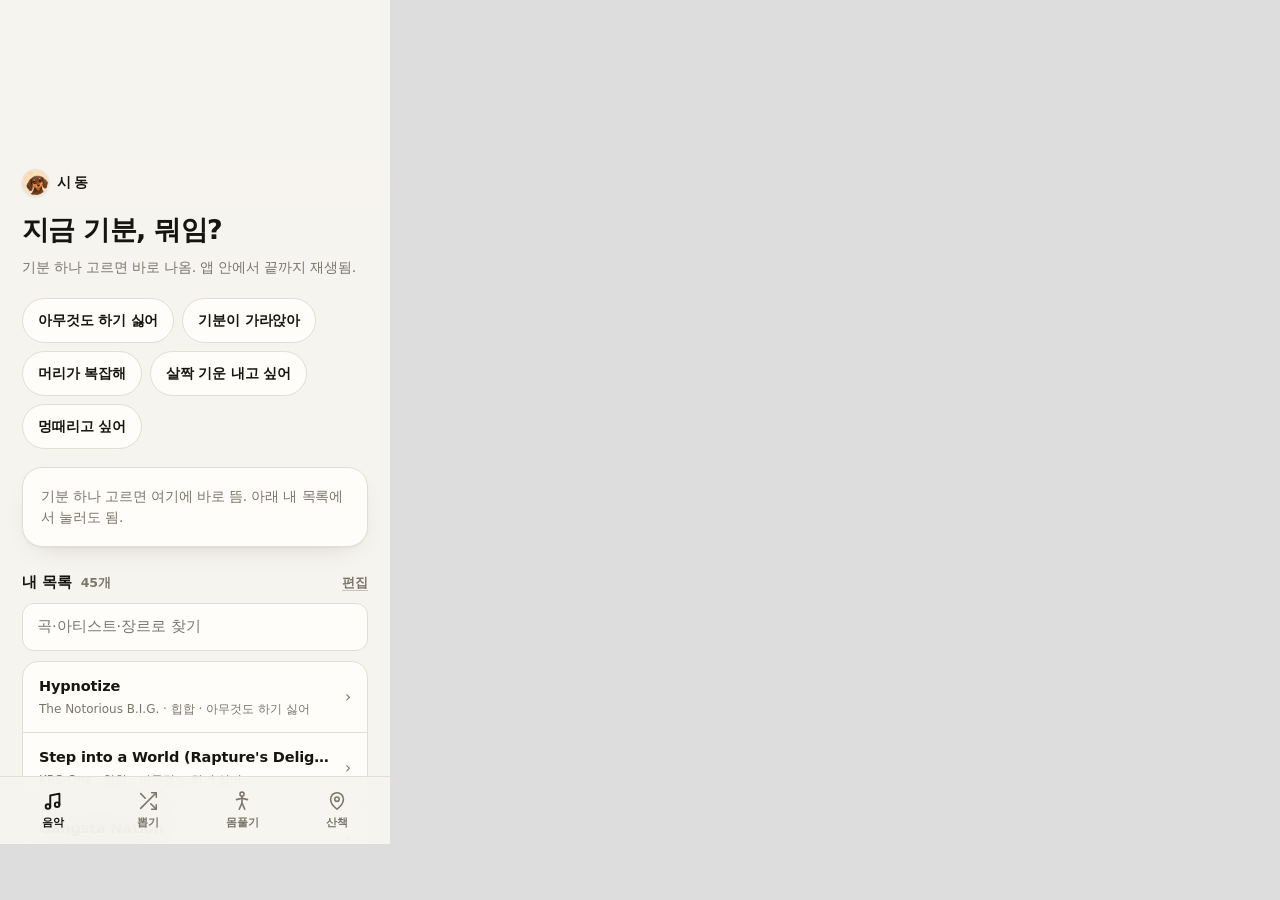
==== preview390.html @ 971a2a63 "미리보기 프레임 캐시 버스터" ====
<!DOCTYPE html><html lang="ko"><head><meta charset="utf-8"><title>390 preview</title>
<style>html,body{margin:0;background:#ddd}iframe{display:block;width:390px;height:844px;border:0;background:#fff}</style>
</head><body><iframe src="index.html?v=20261128b"></iframe></body></html>
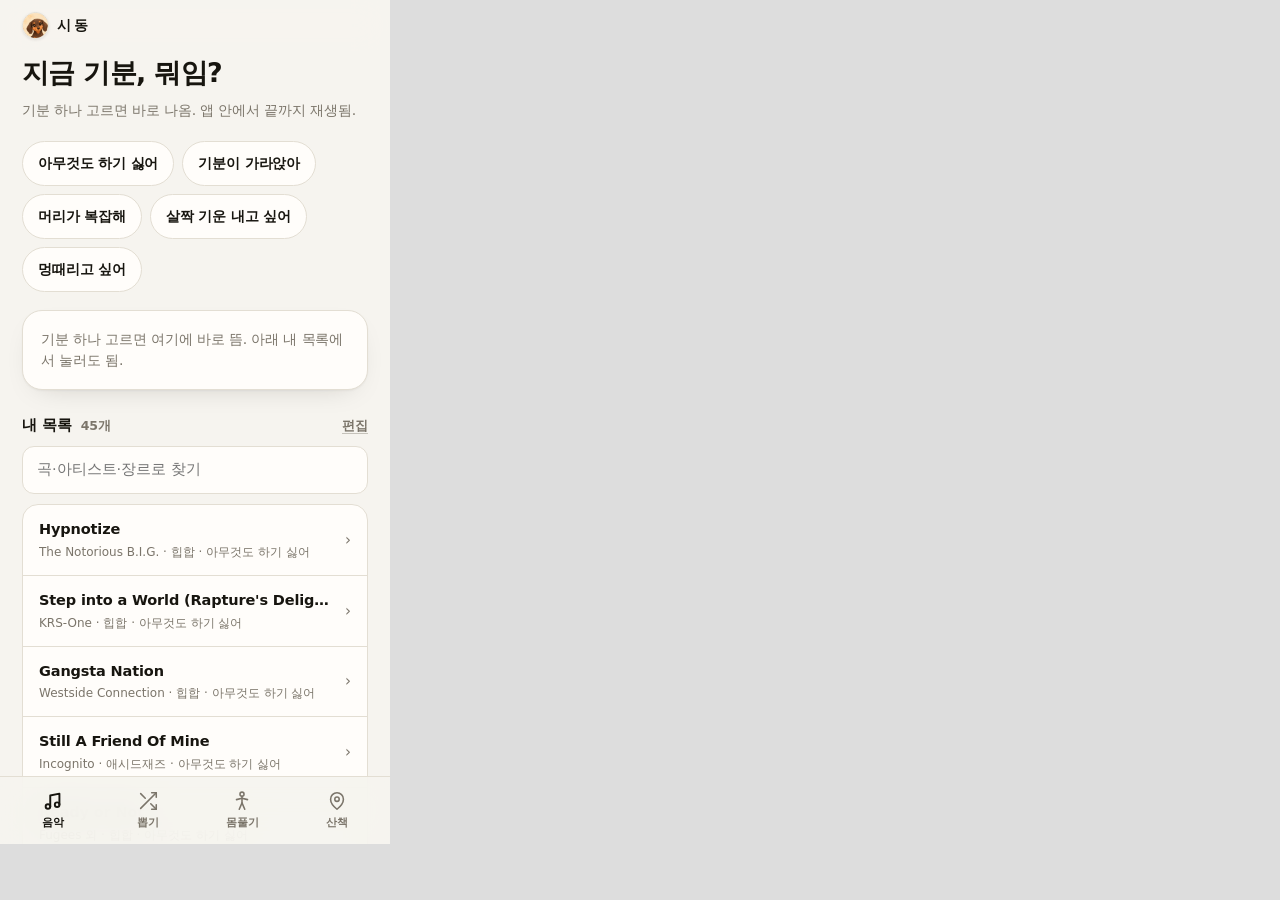
==== commit b4faa9cc: "쓰지 않는 SVG defs 제거(상단 빈 공간 원인), 캐시 버스터 e" ====
--- a/preview390.html
+++ b/preview390.html
@@ -1,3 +1,3 @@
 <!DOCTYPE html><html lang="ko"><head><meta charset="utf-8"><title>390 preview</title>
 <style>html,body{margin:0;background:#ddd}iframe{display:block;width:390px;height:844px;border:0;background:#fff}</style>
-</head><body><iframe src="index.html?v=20261128b"></iframe></body></html>
+</head><body><iframe src="index.html?v=20261128f"></iframe></body></html>
